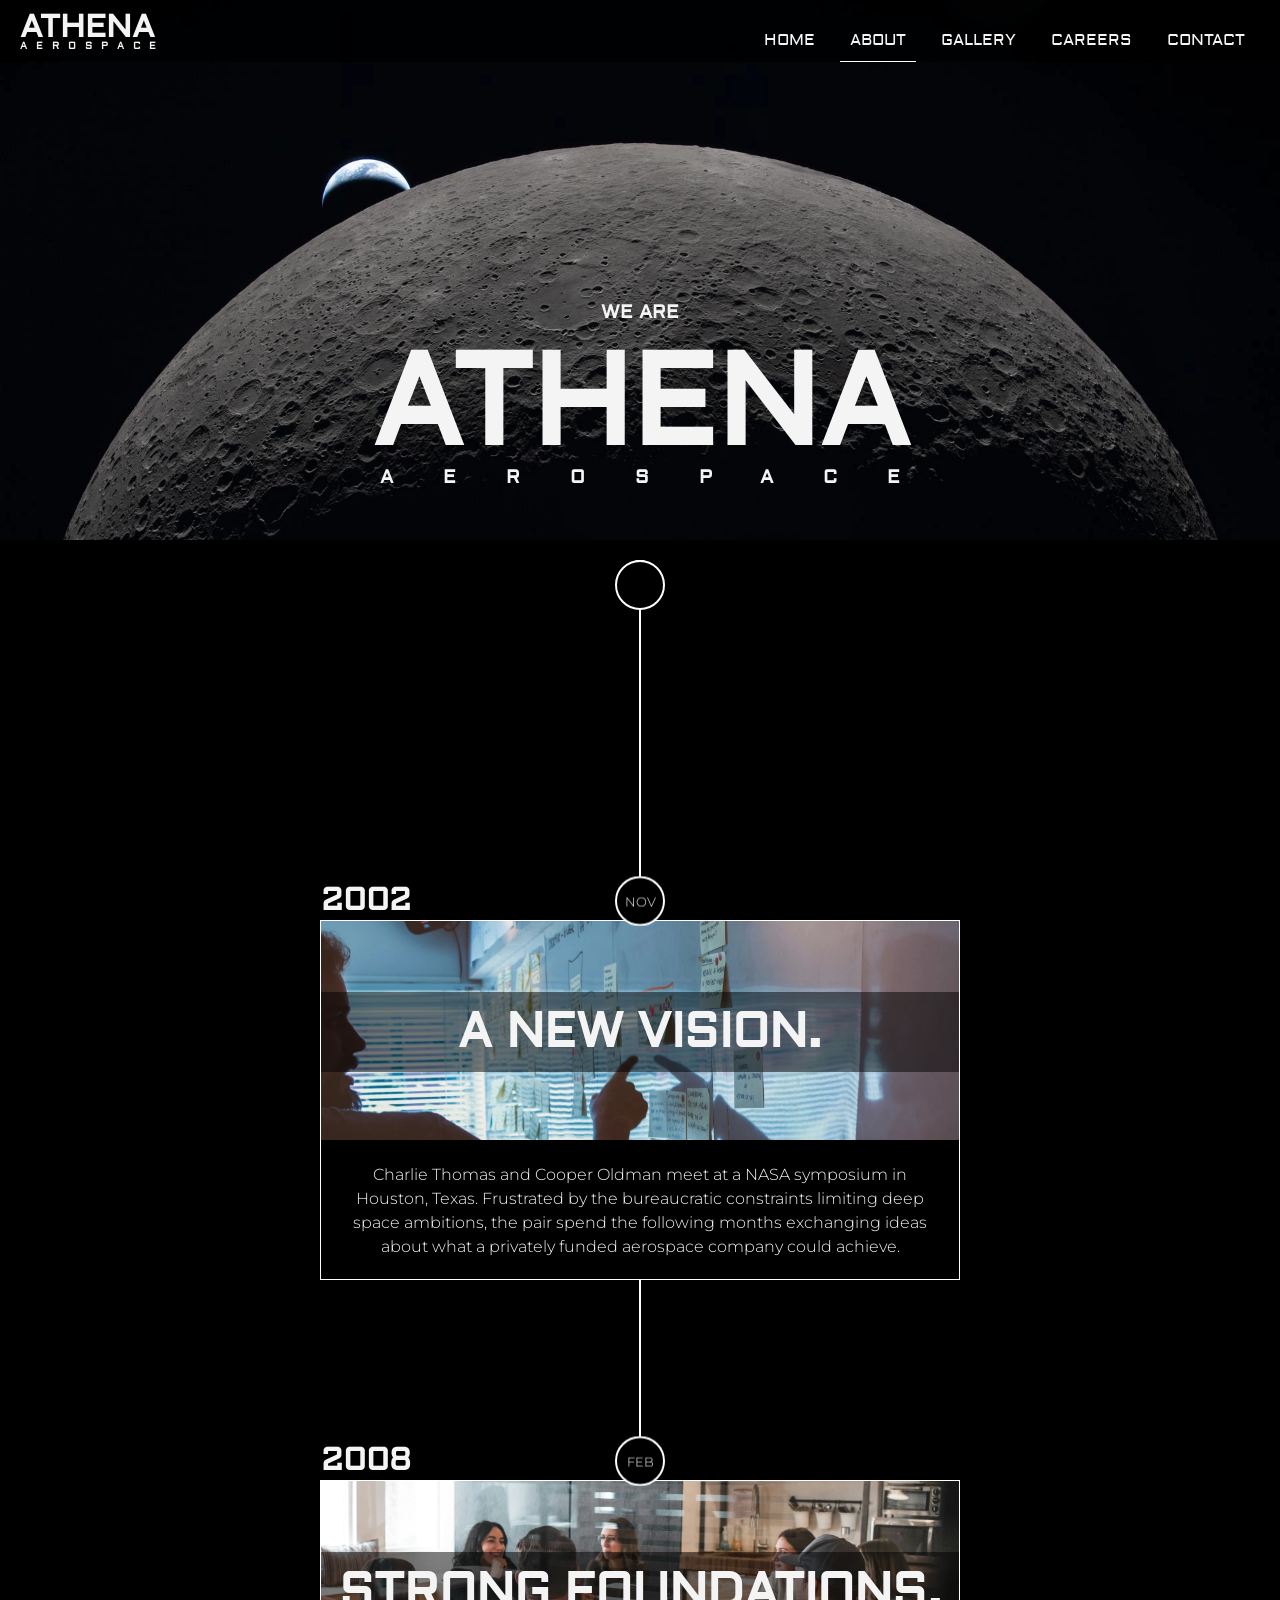
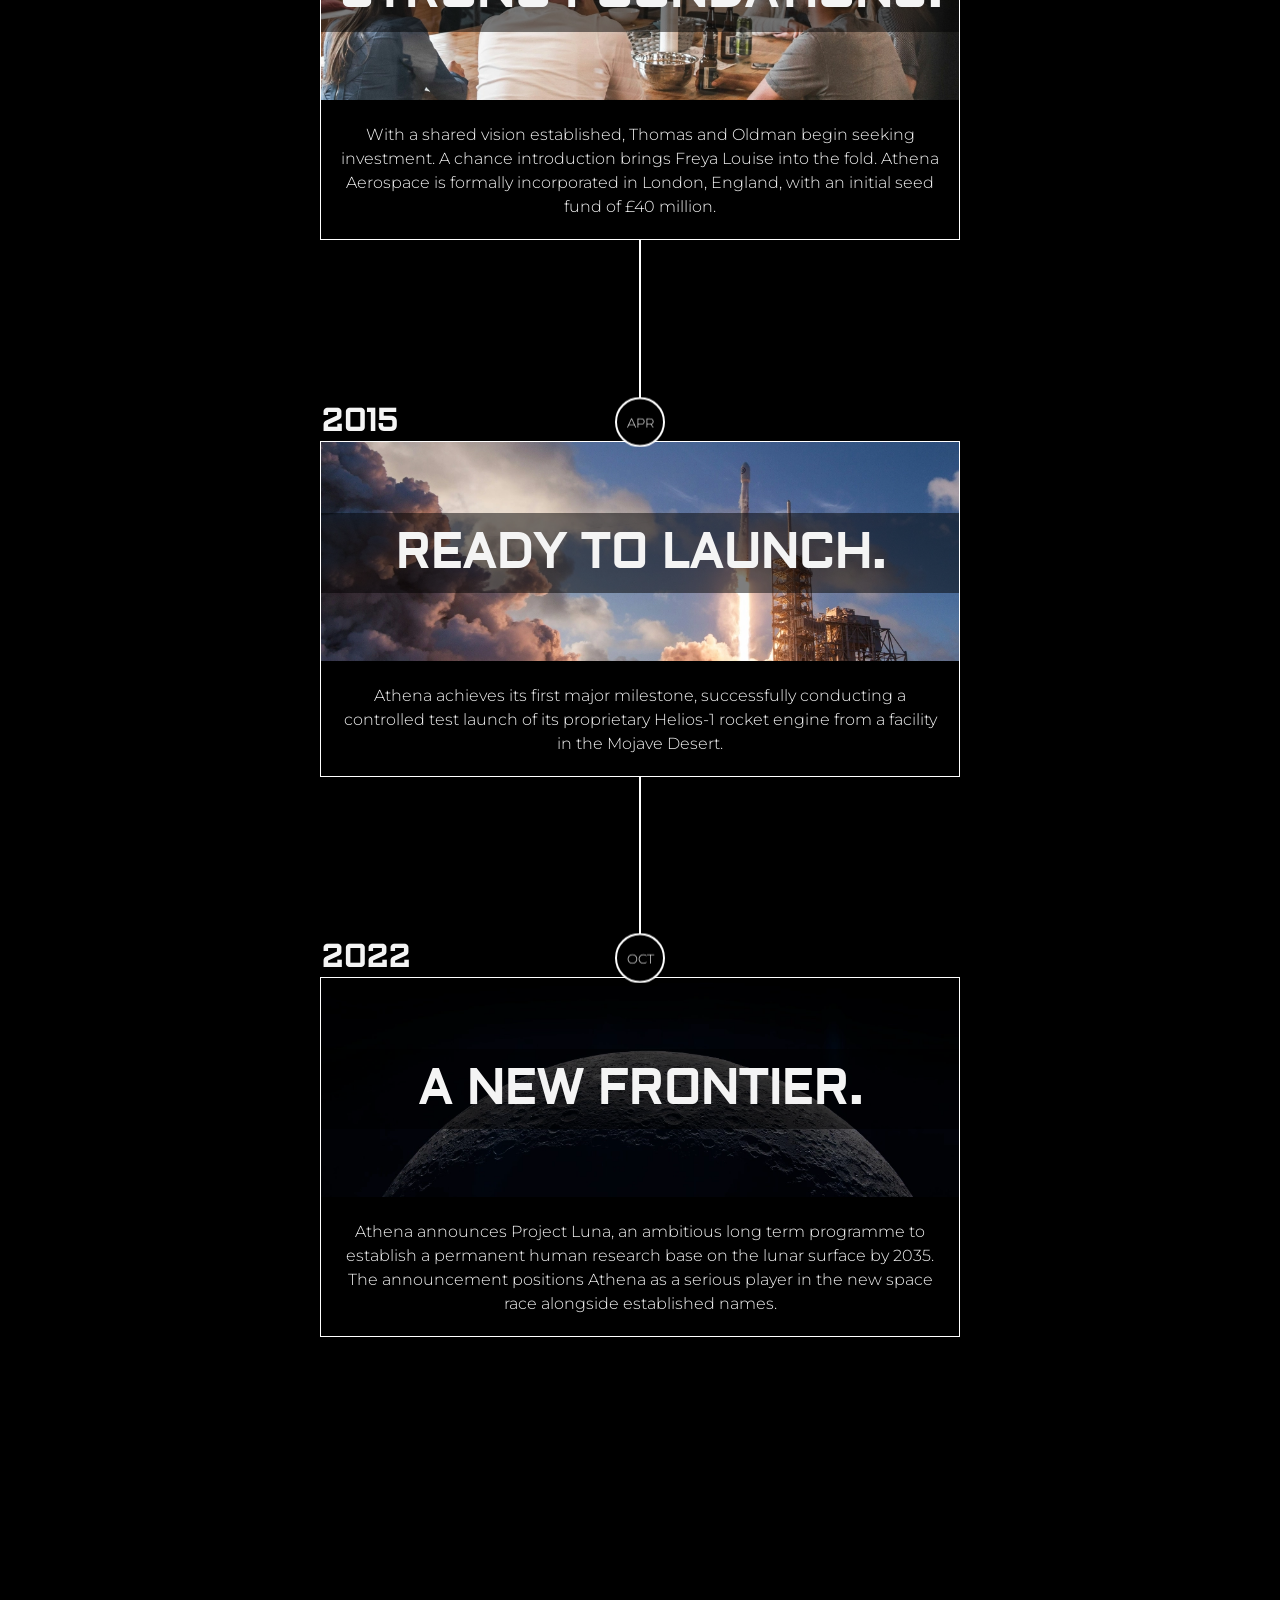
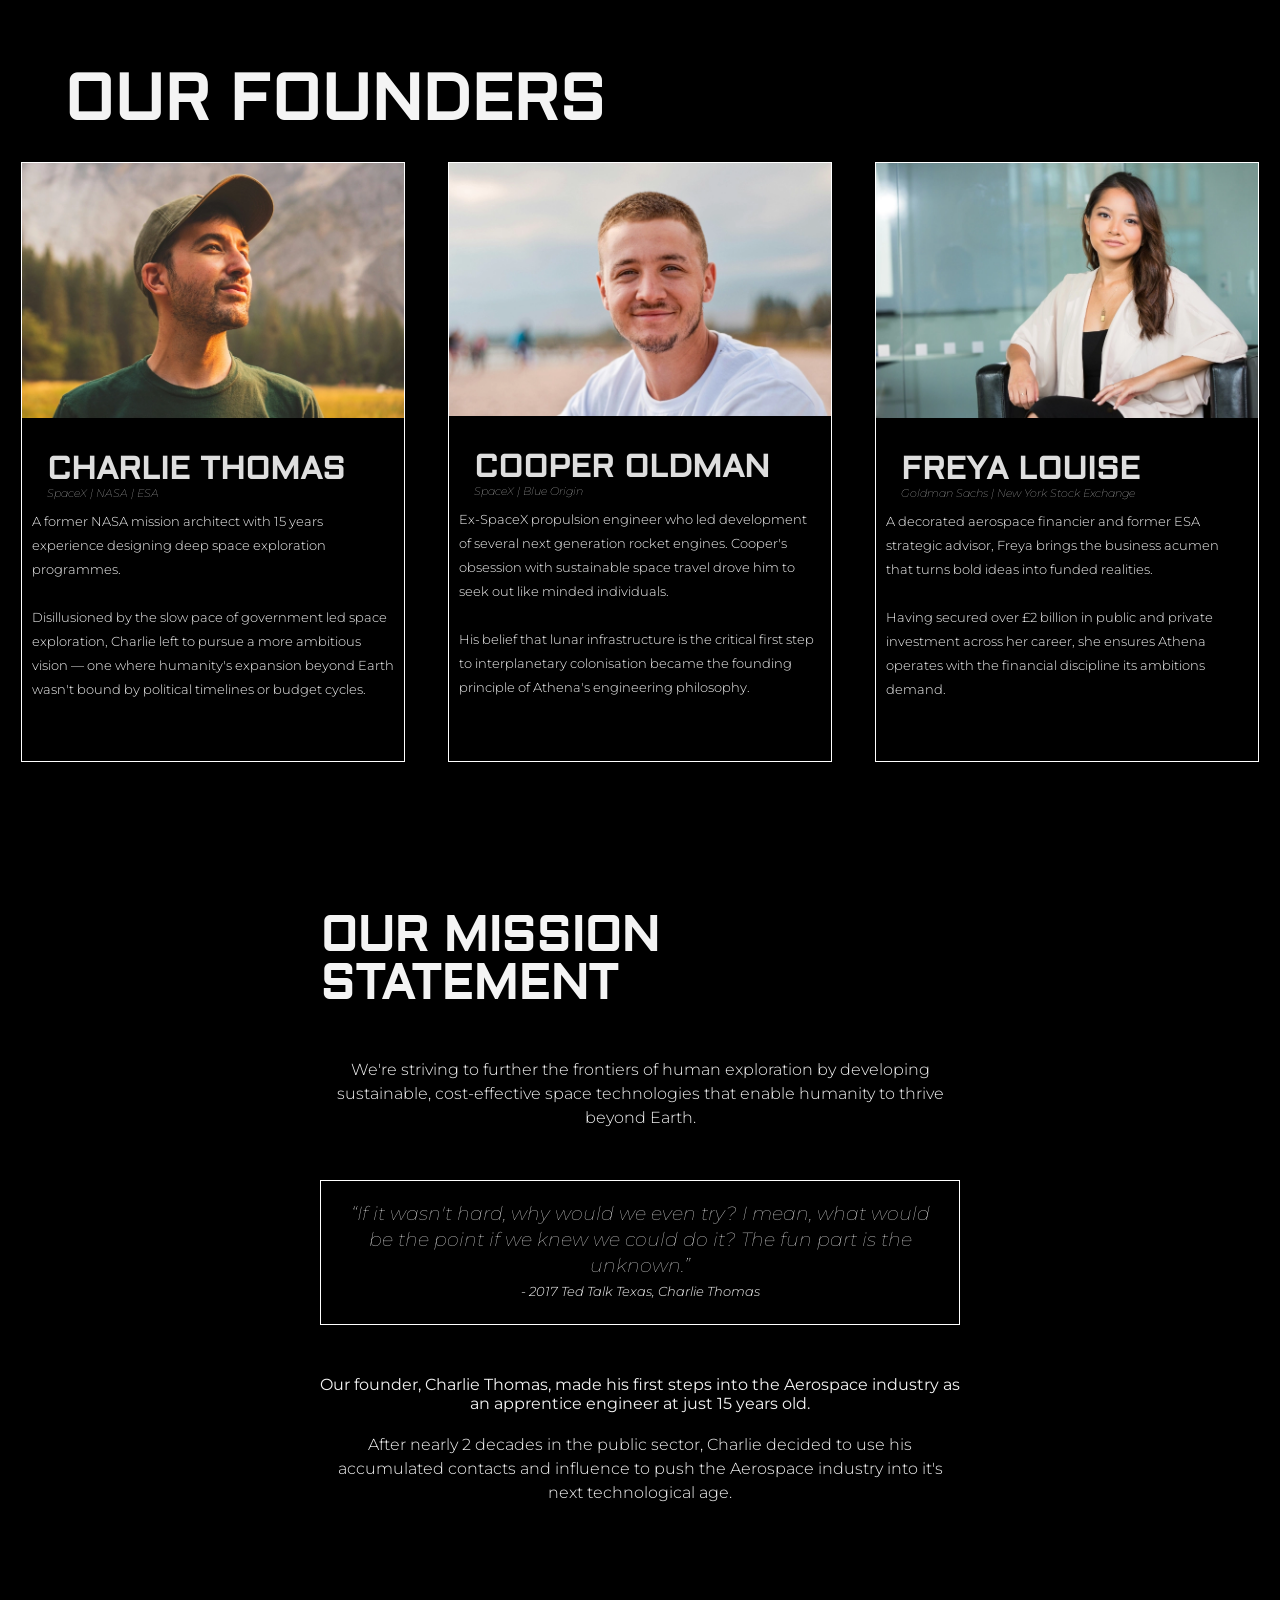
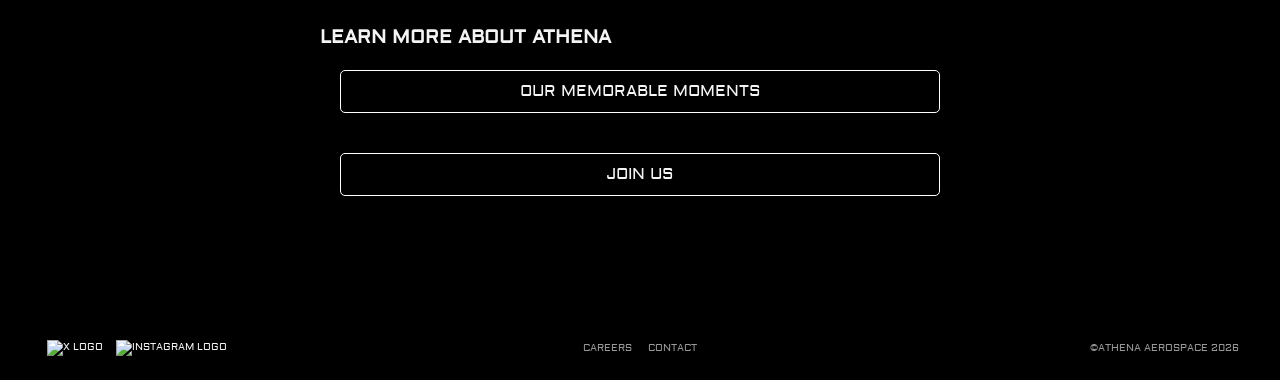
==== about.html @ 548c152e "Refactor -  Improve readability of JS files with added comments and clearly defined sections. Remove" ====
<!doctype html>
<html lang="en">

<head>
  <title>Project Athena: About</title>
  <meta charset="UTF-8" />
  <meta name="viewport" content="width=device-width,initial-scale=1.0" />

  <link rel="stylesheet" href="assets/css/about.css" />
  <link rel="stylesheet" href="assets/css/style.css" />
  <link
    href="https://fonts.googleapis.com/css2?family=Montserrat:ital,wght@0,100..900;1,100..900&family=Aldrich&display=swap"
    rel="stylesheet" />


  <meta name="author" content="Project Athena" />
  <meta name="keywords" content="" />
  <meta name="description" content="" />


  <script src="https://kit.fontawesome.com/6f68c772bb.js" crossorigin="anonymous" defer></script>

  <script src="assets/js/global.js" defer></script>

</head>

<body>
  <nav>
    <a id="nav-logo" href="index.html">
      <h2>Athena</h2>
      <h3>Aerospace</h3>
    </a>
    <div id="navigation">
      <ul>
        <li><a href="index.html">Home</a></li>
        <li><a class="active-link" href="#about-top">About</a></li>
        <li><a href="gallery.html">Gallery</a></li>
        <li><a href="careers.html">Careers</a></li>
        <li><a href="contact.html">Contact</a></li>
      </ul>

    </div>
    <div id="mobile-nav-toggle" aria-label="Toggle Navigation Menu">
      <i class="fa-solid fa-bars"></i>
    </div>
  </nav>

  <main id="main-content-container">
    <header id="about-top">
      <div id="header-title">
        <h3>We are</h3>
        <h1>Athena</h1>
        <h3 id="aerospace-h"><span>Aerospac</span>e</h3>
      </div>
    </header>


    <section id="timeline">


      <div id="blip-column">

        <div id="line">
          <button id="start-blip"></button>
          <div class="moving-blip"></div>
          <div id="moving-blip-two" class="moving-blip"></div>
          <div id="moving-blip-three" class="moving-blip"></div>
          <div id="moving-blip-four" class="moving-blip"></div>
        </div>
        <div id="blip-one" class="timeline-container">
          <div class="blip left-blip">
            <p>Nov</p>
          </div>
          <h2>2002</h2>
          <div class="timeline-header-image-container">
            <img src="assets/images/whiteboard.webp"
              alt="People in an office pointing at a whiteboard covered in sticky notes and paper">
            <h3>A new vision.</h3>
          </div>
          <p class="history-text">
            Charlie Thomas and Cooper Oldman meet at a NASA symposium in Houston, Texas. Frustrated by the
            bureaucratic
            constraints limiting deep space ambitions, the pair spend the following months exchanging ideas about what
            a
            privately funded aerospace company could achieve.
          </p>


        </div>
        <div id="blip-two" class="timeline-container">
          <div class="blip right-blip">
            <p>FEB</p>
          </div>
          <h2>2008</h2>
          <div class="timeline-header-image-container">
            <img src="assets/images/meeting.webp"
              alt="A group of men and women sitting at a meeting table talking happily with beer and snacks.">
            <h3>Strong Foundations.</h3>
          </div>
          <p class="history-text">
            With a shared vision established, Thomas and Oldman begin seeking investment. A chance introduction brings
            Freya Louise into the fold. Athena Aerospace is formally
            incorporated in London, England, with an initial seed fund of £40 million.
          </p>
        </div>
        <div id="blip-three" class="timeline-container">
          <div class="blip left-blip">
            <p>APR</p>
          </div>
          <h2>2015</h2>
          <div class="timeline-header-image-container">
            <img src="assets/images/timeline-launch.webp"
              alt="A rocket seconds after takeoff with billowing exhaust fumes in the foreground.">
            <h3>Ready to Launch.</h3>
          </div>
          <p class="history-text">
            Athena achieves its first major milestone, successfully conducting a controlled test launch of its
            proprietary Helios-1 rocket engine from a facility in the Mojave Desert.

          </p>
        </div>
        <div id="blip-three" class="timeline-container">
          <div class="blip left-blip">
            <p>Oct</p>
          </div>
          <h2>2022</h2>
          <div class="timeline-header-image-container">
            <img src="assets/images/moon-curve.webp"
              alt="The curve of the moon illumoinated by the reflection of the sun from earth.">
            <h3>A new Frontier.</h3>
          </div>
          <p class="history-text">
            Athena announces Project Luna, an ambitious long term programme to establish a permanent human research base
            on the lunar surface by 2035. The announcement positions Athena as a serious player in the new space race
            alongside established names.
          </p>
        </div>
      </div>
    </section>
    <div id="header-reveal"></div>
    <section id="portraits-container">
      <h2 id="founders-title">Our Founders</h2>
      <div class="card" id="portrait-one">
        <img src="assets/images/founder-portraits/portrait-one.webp" class="card-img-top"
          alt="Portrait of Charlie Thomas">
        <div class="card-body">
          <h2>Charlie Thomas</h2>
          <h6>SpaceX | NASA | ESA</h6>
          <p class="card-text">
            A former NASA mission architect with 15 years experience designing deep space exploration programmes.<br><br>
            Disillusioned by the slow pace of government led space exploration, Charlie left to pursue a more ambitious
            vision — one where humanity's expansion beyond Earth wasn't bound by political timelines or budget cycles.
          </p>
        </div>
      </div>
      <div class="card" id="portrait-two">
        <img src="assets/images/founder-portraits/portrait-two.webp" class="card-img-top"
          alt="Portrait of Cooper Oldman">
        <div class="card-body">
          <h2>Cooper Oldman</h2>
          <h6>SpaceX | Blue Origin</h6>
          <p class="card-text">Ex-SpaceX propulsion engineer who led development of several next generation rocket
            engines. Cooper's obsession with sustainable space travel drove him to seek out like minded individuals.<br><br> His
            belief that lunar infrastructure is the critical first step to interplanetary colonisation became the
            founding principle of Athena's engineering philosophy.</p>
        </div>
      </div>
      <div class="card" id="portrait-three">
        <img src="assets/images/founder-portraits/portrait-three.webp" class="card-img-top"
          alt="Portrait of Freya Louise">
        <div class="card-body">
          <h2>Freya Louise</h2>
          <h6>Goldman Sachs | New York Stock Exchange</h6>
          <p class="card-text">A decorated aerospace financier and former ESA strategic advisor, Freya brings the
            business acumen that turns bold ideas into funded realities. <br><br>Having secured over £2 billion in public and
            private investment across her career, she ensures Athena operates with the financial discipline its
            ambitions demand.</p>
        </div>
      </div>

    </section>
    <section id="about-intro">
      <article id="mission">
        <h2>Our Mission Statement</h2>
        <p>
          We're striving to further the frontiers of human exploration by developing sustainable, cost-effective space
          technologies
          that enable humanity to thrive beyond Earth.
        </p>

        <p id="founder-quote"><q cite="index.html">If it wasn't hard, why would we even try? I mean, what would be the
            point if we knew we could do it? The
            fun part is the unknown.</q><br> <span id="founder-quote-citation">- 2017 Ted Talk Texas, Charlie
            Thomas</span>
        </p>

          Our founder,
          Charlie Thomas, made his first steps into the Aerospace industry
          as an apprentice engineer at just 15 years old.
        </p>
        <p>
          After nearly 2 decades in the public sector, Charlie decided to
          use his accumulated contacts and influence to push the Aerospace
          industry into it's next technological age.
        </p>
      </article>
    </section>
    <section id="about-links">
      <div id="about-link-container">
        <h3>Learn more about Athena</h3>
        <a class="button-class" href="gallery.html">Our memorable moments <i class="fa-solid fa-arrow-right"></i></a>
        <a class="button-class" href="careers.html">Join us <i class="fa-solid fa-arrow-right"></i></a>
      </div>

    </section>

  </main>
 <footer>
        <div id="footer-content">
            <div id="social-links-holder">
                <a href="https://www.x.com" target="_blank" rel="noopener"><img id="x-logo" src="assets/images/social-logos/x-logo.svg" alt="X Logo"></a>
                <a href="https://www.instagram.com" target="_blank" rel="noopener"><img id="instagram-logo" src="assets/images/social-logos/instagram-logo.svg" alt="Instagram Logo"></a>
            </div>
            <div id="footer-links">
                <ul>
                    <li><a href="careers.html">Careers</a></li>
                    <li><a href="contact.html">Contact</a></li>
                </ul>
            </div>
            <div id="copyright-holder">
                <p>©Athena Aerospace 2026</p>
            </div>
        </div>
    </footer>
</body>

</html>
---- assets/css/about.css ----
/* =====================
   HEADER
===================== */
header {
  background-image: url("../images/darkside-moon.webp");
  background-color: black;
  background-size: cover;
  background-repeat: no-repeat;
  height: 60svh;
  min-height: 450px;
  background-position: top;
  z-index: 1;
  display: flex;
  justify-content: center;
  align-items: end;
}

.card h6 {
  margin-left: 25px;
  font-weight: 100;
  font-style: italic;
}

#header-title {
  position: fixed;
  text-align: center;
}

#header-title h1 {
  font-size: 4rem;
  margin-bottom: 10px;
}

#aerospace-h {
  margin-top: -20px;
  margin-bottom: 50px;
  font-size: .7rem;

}

#aerospace-h>span {
  letter-spacing: 24px;
  text-align: center;
}

/* =====================
   TIMELINE
===================== */
#timeline {
  position: relative;
  display: flex;
  justify-content: center;
  align-items: center;
  flex-flow: column wrap;
  background-color: #000000;
  z-index: 5;
  padding-top: 20px;
  /* overflow: clip; */
}


#blip-column {
  display: flex;
  flex-direction: row;
  flex-wrap: wrap;
  width: 90%;
  z-index: 5;
  position: relative;
}

#line {
  position: absolute;
  height: 95%;
  width: 2px;
  background-color: white;
  left: 50%;
  z-index: 0;
  transform: translateX(-50%);
}

#start-blip {
  width: 50px;
  height: 50px;
  left: 50%;
  transform: translateX(-50%);
  background-color: #000000;
  border-radius: 50%;
  position: absolute;
  top: 0;
  border: 2px solid white;
  z-index: 4;
  animation-name: pulse;
  animation-iteration-count: infinite;
  animation-duration: 2.3s;
  transform-origin: center;
}

#start-blip:focus-visible,
#start-blip:hover {
  background-color: white;
}

.moving-blip {
  height: 26px;
  width: 26px;
  left: 50%;
  transform: translateX(-50%);
  background-color: #000000;
  border: 1px solid white;
  border-radius: 50%;
  position: absolute;
  z-index: 2;
  animation-name: moveBlip;
  animation-duration: 9s;
  animation-iteration-count: infinite;
  animation-timing-function: ease-in;
}

#moving-blip-two {
  animation-delay: 2400ms;
}

#moving-blip-three {
  animation-delay: 4400ms;
}

#moving-blip-four {
  animation-delay: 6400ms;
}


.timeline-container {
  display: flex;
  align-items: center;
  flex-direction: column;
  position: relative;
  border: 1px solid white;
  z-index: 0;
  background-color: #000000;
  font-size: 80%;
  text-align: center;
  animation-name: slideUp;
  animation-timeline: view();
  animation-range: cover 0% cover 50%;
  animation-fill-mode: both;
  margin-top: 200px;
  will-change: opacity, transform;

}

.timeline-container>h2 {
  position: absolute;
  line-height: unset;
}

.timeline-container h3 {
  font-size: 1.5rem;
  position:absolute;
  top:50%;
  translate: 0 -50%;
  background-color: rgba(0,0,0,.5);
  padding: 10px 0;

  width:100%;

}
.timeline-container > p{
  padding:20px; 
}
.timeline-container>.timeline-header-image-container{
  position:relative;
}
.timeline-container img {
  max-width:100%;
 
}

.timeline-container>h2 {
  top: 0;
  left: 0;
  transform: translateY(-100%);
}

.blip {
  width: 50px;
  height: 50px;
  background-color: #000000;
  border-radius: 50%;
  position: absolute;
  display: flex;
  top: 50%;
  border: 2px solid white;
  text-align: center;
  justify-content: center;
  align-content: center;
  flex-direction: column;
  transition: 0.3s;
  text-transform: uppercase;
  z-index: 1;
}

.blip p {
  transform: translateY(2px);
}

.blip:hover {
  width: 70px;
  height: 70px;
}

.timeline-container:hover .blip {
  border: 3px solid red;
}

.left-blip,
.right-blip {
  top: 0;
  left: 50%;
  transform: translate(-50%, -90%);
}

#blip-one {
  margin-top: 40svh;
}

/* =====================
   HEADER REVEAL
===================== */
#header-reveal {
  height: 200px;
  width: 100%;
}

/* =====================
   FOUNDERS
===================== */
#portraits-container {
  display: flex;
  padding-top: 30px;
  width: 100%;
  flex-wrap: wrap;
  align-items: start;
  z-index: 5;
  position: relative;
  justify-content: space-around;
  margin-top: 100px;
  background-color: black;
}

#founders-title {
  width: 90%;
  animation-timeline: view();
  animation-range: cover 0% cover 70%;
  animation-fill-mode: both;
  animation-name: fadeInSide;
  font-size: 2rem;
  line-height: 2rem;
  margin-bottom: 30px;
}

#portraits-container>div {
  background-color: #000000;
  border: 1px solid white;
  margin-bottom: 50px;
  width: 80%;
  will-change: opacity, transform;
}

.card img {
  max-width: 100%;
  margin-bottom: 30px;
}

.card h2 {
  color: #dedede;
  margin-left: 25px;
}

.card p {
  font-size: .8rem;
  padding: 25px;
}

#portrait-one,
#portrait-two,
#portrait-three {
  animation-timeline: view();
  animation-fill-mode: both;
  animation-name: slideUp;
}

#portrait-one {
  animation-range: cover 0% cover 30%;
}

#portrait-two {
  animation-range: cover 10% cover 30%;
}

#portrait-three {
  animation-range: cover 20% cover 30%;
}

/* =====================
   MISSION
===================== */
#about-intro {
  background-color: black;
  z-index: 5;
  position: relative;
  display: flex;
  flex-wrap: wrap;
  justify-content: center;
  flex-direction: column;
  align-items: center;
}

#mission {
  margin-top: 100px;
  max-width: 90%;
  text-align: center;
  animation-name: fadeIn;
  animation-duration: 1s;
  animation-timeline: view();
  animation-range: cover 0% cover 40%;
  animation-fill-mode: both;
}

#mission>h2 {
  font-size: 3rem;
  line-height: 3rem;
  margin-bottom: 50px;
  text-align: left;
}

#mission>p {
  margin-bottom: 20px;
}

#mission q {
  font-style: italic;
  font-size: 1.2rem;
  font-weight: 100;
}

#mission #founder-quote {
  margin: 50px 0;
  padding: 20px;
  border: 1px solid white;
}

#founder-quote-citation {
  font-size: 0.8rem;
  font-style: italic;
}

/* =====================
   ABOUT LINKS
===================== */
#about-links {
  background-color: #000000;
  position: relative;
  z-index: 5;
  padding: 100px 0;
}

#about-link-container {
  width: 90%;
  display: flex;
  flex-direction: column;
  justify-content: space-evenly;
  margin: auto;
}

/* =====================
   ANIMATIONS
===================== */
@keyframes moveBlip {
  0% {
    top: 0;
  }

  90% {
    top: 100%;
    opacity: 1;
  }

  100% {
    opacity: 0;
  }
}

@keyframes pulse {
  0% {
    transform: translateX(-50%) scale(1);
  }

  50% {
    transform: translateX(-50%) scale(1.1);
  }

  100% {
    transform: translateX(-50%) scale(1);
  }
}

@keyframes fadeIn {
  0% {
    opacity: 0;
    transform: translateY(100px);
  }

  100% {
    opacity: 1;
    transform: translateY(0);
  }
}

@keyframes slideUp {
  0% {
    transform: translateY(100%);
  }

  100% {
    transform: translateY(0);
  }
}

@keyframes fadeInSide {
  0% {
    opacity: 0;
    transform: translateX(-100%);
  }

  100% {
    opacity: 1;
    transform: translateX(0);
  }
}

/* =====================
   MEDIA QUERIES
===================== */
@media (min-width: 375px) {
  #header-title>h1 {
    font-size: 5rem;
  }

  #aerospace-h {
    margin-top: -25px;
    margin-bottom: 50px;


  }

  #aerospace-h>span {
    letter-spacing: 32px;
    text-align: center;
  }
}

@media (min-width: 425px) {
  #header-title>h1 {
    font-size: 6rem;
  }

  #aerospace-h>span {
    letter-spacing: 40px;
    text-align: center;
  }
}

@media (min-width: 768px) {
  #blip-column {
    max-width: 50%;
  }

  #about-link-container {
    justify-content: space-evenly;
    width: 50%;
  }
  .timeline-container .history-text {
    font-size:1rem;
  }
  #portraits-container>div {
    width: 30%;
    min-height: 640px;
  }

  .card p {
    padding: 10px;
  }

  #header-title>h1 {
    font-size: 8rem;
  }

  #aerospace-h {
    margin-top: -30px;
    margin-bottom: 50px;
    font-size: 1.2rem;

  }

  #aerospace-h>span {
    letter-spacing: 50px;
    text-align: center;
  }

  #founders-title {
    font-size: 4rem;
    line-height: 4rem;
  }
}

@media (min-width: 1024px) {
  #mission {
    width: 50%;
  }
  .timeline-container h3 {
    font-size:3rem;
  }
  #portraits-container>div {
    min-height: 600px;
  }
}
@media (min-width:1440px){
    .timeline-container h3 {
    font-size:3rem;
  }
}
---- assets/css/style.css ----
/* =====================
   RESET
===================== */
* {
    padding: 0;
    margin: 0;
    box-sizing: border-box;
    color: #F4F4F4;
}

/* =====================
   BODY
===================== */
body {
    margin: 0;
    padding: 0;
    min-height: 100vh;
    background-color: black;
    display: flex;
    flex-direction: column;
    align-items: center;
    font-family: "Montserrat", "Verdana", sans-serif;
}

/* =====================
   TYPOGRAPHY
===================== */
h1,
h2,
h3,
h4,
h5 {
    font-family: "Aldrich", "Verdana", sans-serif;
    text-transform: uppercase;
}

h2 {
    font-size: 2rem;
    line-height: 2.2rem;
}

p {
    font-family: "Montserrat", "Verdana", sans-serif;
    line-height: 1.5rem;
    font-weight: 300;
    margin: 0;
}

a {
    color: #F4F4F4;
}

blockquote {
    font-family: "Work Sans", "Verdana", sans-serif;
    font-size: 1rem;
}

blockquote > footer {
    background: none;
    text-align: right;
}
button {
    cursor: pointer;
    background: none;
    outline: none;
    border: none;
}

/* =====================
   LAYOUT
===================== */
main {
    flex: 1;
    max-width: 1440px;
    margin: auto;
    width:100%;
}
header{
    width:100%;
    max-width:1440px;
}

/* =====================
   FORMS
===================== */
input[type="text"],
input[type="email"],
textarea {
    padding: 10px;
}

/* =====================
   UTILITY
===================== */
.hidden {
    display: none;
}

/* =====================
   NAVIGATION
===================== */
nav {
    background-color: rgba(0, 0, 0, .7);
    position: fixed;
    width: 100vw;
    max-width: 1440px;
    margin: auto;
    display: flex;
    justify-content: space-between;
    align-items: center;
    padding: 20px;
    font-family: "Aldrich", "Verdana", sans-serif;
    text-transform: uppercase;
    z-index: 80;
}

nav > a {
    text-decoration: none;
}
#nav-logo:focus-visible{
    background-color: rgb(77, 77, 77);
}
#navigation {
    width: 100%;
    position: absolute;
    top: 100%;
    left: 0;
    background: rgba(0, 0, 0, .7);
    display: none;
}

#navigation.nav-open {
    display: block;
}

#navigation > ul {
    list-style: none;
    margin-bottom: 0;
}

#navigation a {
    display: block;
    color: inherit;
    text-decoration: none;
    padding: 10px;
    font-size: 1rem;
    font-family: "Aldrich", "Verdana", sans-serif;
    text-transform: uppercase;
    transition: 0.5s;
}

nav li {
    text-align: left;
    padding: 10px 5px;
}

nav li:hover {
    background-color: rgba(255, 255, 255, 1);
    color: black;
}
nav a:focus-visible{
    background-color: rgb(77, 77, 77);
}
#mobile-nav-toggle {
    font-size: 200%;
}

a.active-link::before {
    content: "> ";
}
nav h3{
    font-size: .6rem;
    letter-spacing: 9px;
    text-align: center;
    margin-top: -6px;
}
/* =====================
   BUTTONS
===================== */
.button-class {
    display: block;
    padding: 10px;
    border: 1px solid white;
    border-radius: 5px;
    background-color: rgba(255, 255, 255, 0);
    text-align: center;
    text-decoration: none;
    text-transform: uppercase;
    font-size: 1rem;
    font-family: "Aldrich", "Verdana", sans-serif;
    margin: 20px;
    transition: 0.6s;
}

.button-class:visited {
    color: #F4F4F4;
}

.button-class:hover, .button-class:focus-visible {
    background-color: rgba(255, 255, 255, 1);
    color: black;
}


/* =====================
   FOOTER
===================== */
footer {
    width: 100%;
    max-width: 1440px;
    background-color: black;
    padding: 10px 0;
    font-family: "Aldrich", "Verdana", sans-serif;
    font-size: 0.8rem;
    text-align: center;
    text-transform: uppercase;
    color: rgb(152, 152, 152);
    z-index: 2;
}

footer a {
    text-decoration: none;
    color: rgb(152, 152, 152);
}

footer a:hover {
    text-decoration: underline;
}

footer li {
    list-style: none;
    display: inline;
    margin: 0 0.5vw;
}

#footer-content {
    display: flex;
    flex-flow: row wrap;
    justify-content: space-evenly;
    align-items: center;
    margin: 10px;
    gap: 10px;
}

#footer-content > div {
    width: 100%;
    font-size: 80%;
}

#footer-links > ul {
    padding: 0;
}

#social-links-holder {
    text-align: center;
    padding-left: 10px;
}

#instagram-logo,
#x-logo {
    vertical-align: middle;
    margin: 0 5px;
}
#x-logo {
    width: 20px;
}
#instagram-logo{
    width:30px;
}
#copyright-holder {
    text-align: center;
    padding-right: 10px;
}
footer p{
    color:rgb(152, 152, 152);
    font-family: "Aldrich", "Verdana", sans-serif;

}

/* =====================
   MEDIA QUERIES
===================== */
@media only screen and (min-width: 768px) {
    #footer-content {
        gap: 20px;
    }

    #footer-content > div {
        width: 30%;
    }

    #social-links-holder {
        text-align: left;
    }

    #copyright-holder {
        text-align: right;
    }
}

@media only screen and (min-width: 1024px) {
    nav {
        align-items: end;
        justify-content: space-between;
        padding: 0 20px;
    }
    #nav-logo{
        margin:10px 0;
    }
    #navigation {
        width: unset;
        position: static;
        top: unset;
        left: unset;
        background: unset;
        display: block;
    }

    #navigation > ul {
        list-style: none;
    }

    #navigation a {
        display: block;
    }

    nav li {
        display: inline-block;
        text-align: left;
        border-bottom: unset;
        padding: 0 5px;
    }

    nav li:hover {
        background-color: rgba(255, 255, 255, 1);
        color: black;
    }

    #mobile-nav-toggle {
        display: none;
    }

    a.active-link {
        text-decoration: none !important;
        border-bottom: 1px solid white;
    }

    a.active-link::before {
        content: "";
    }
}
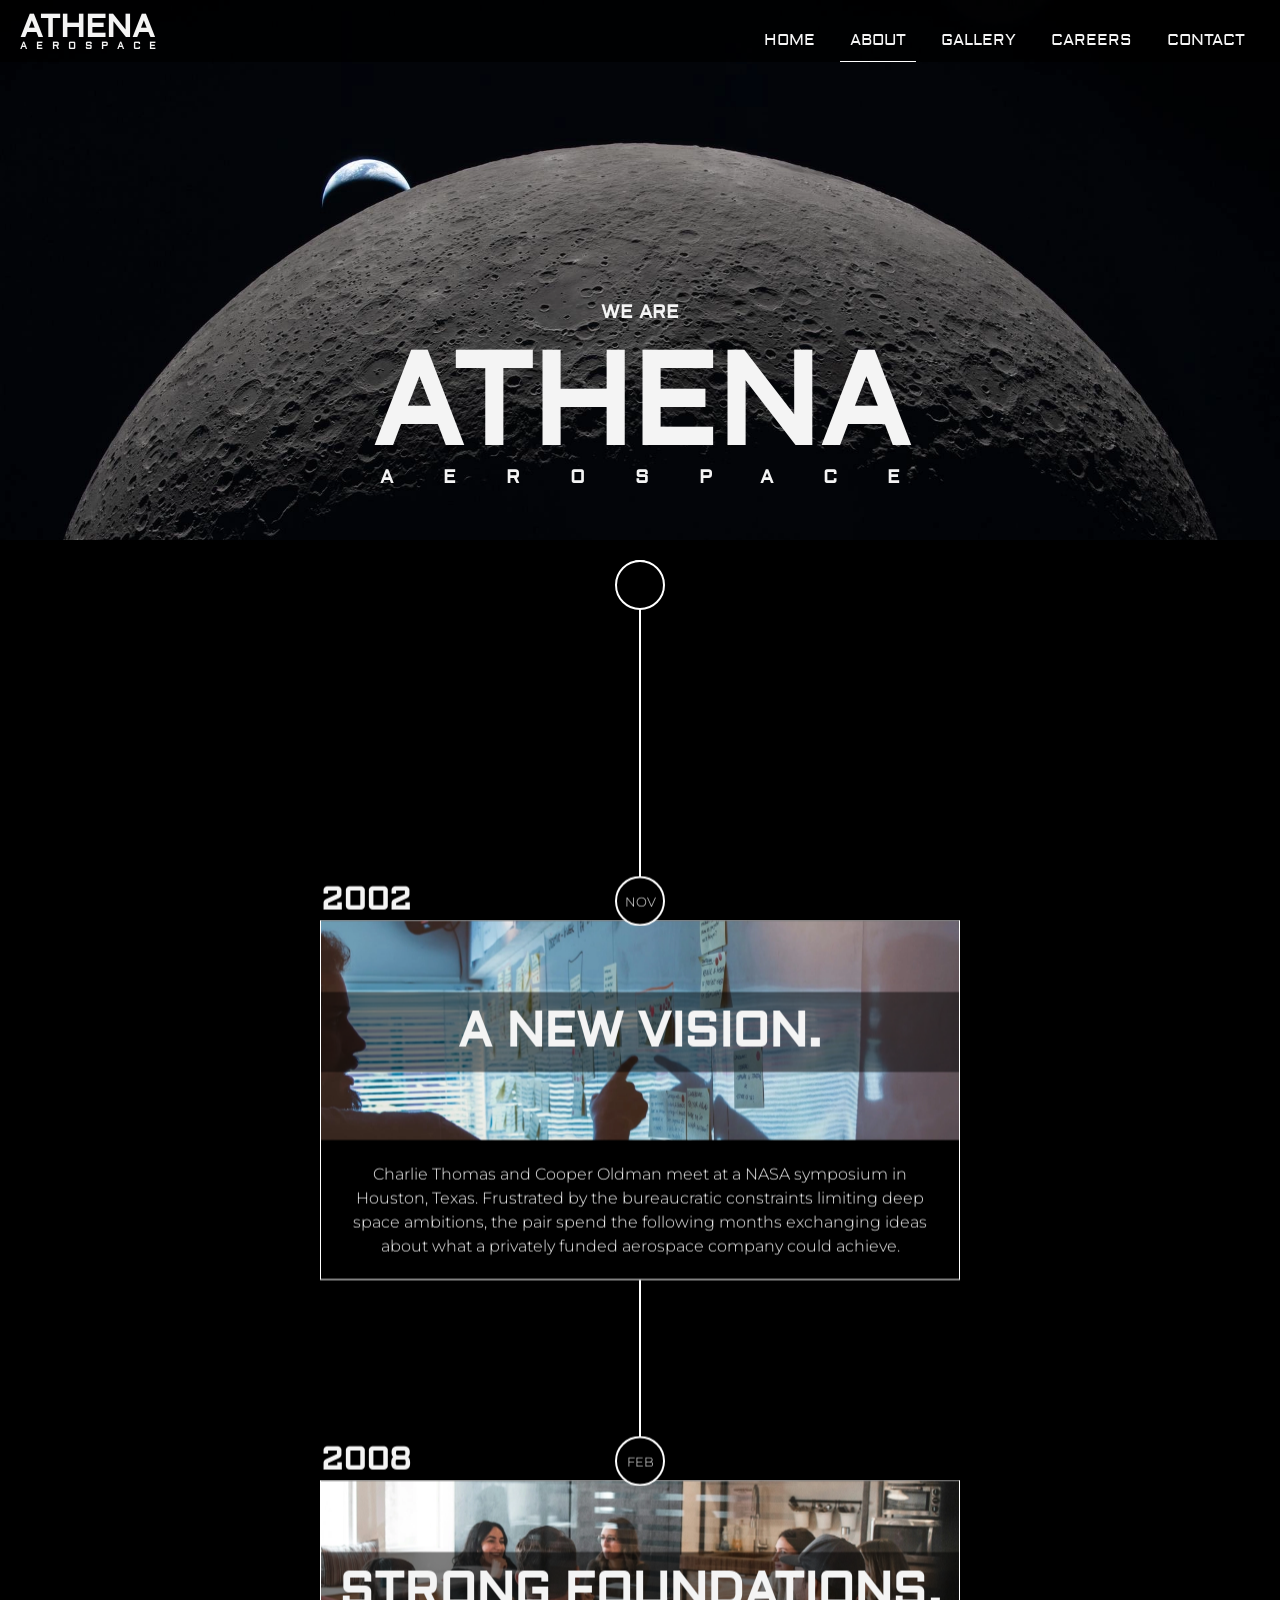
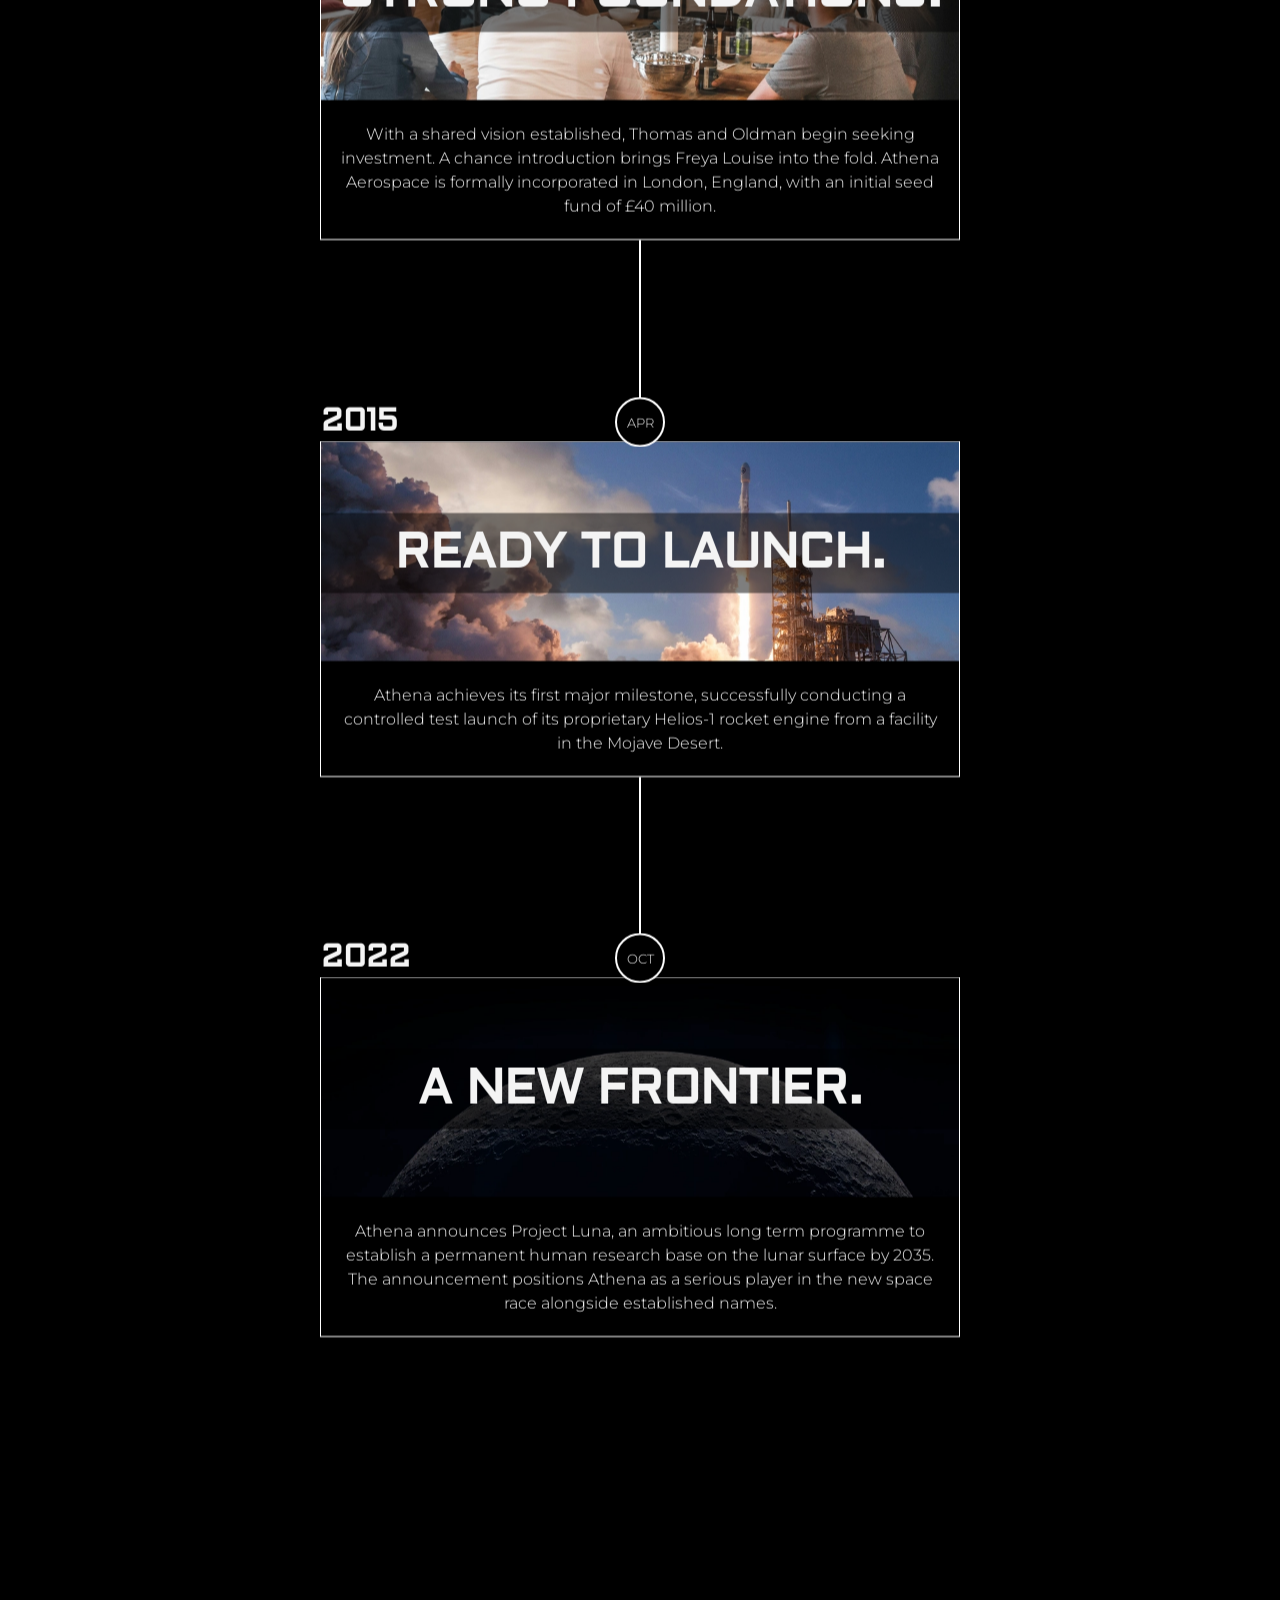
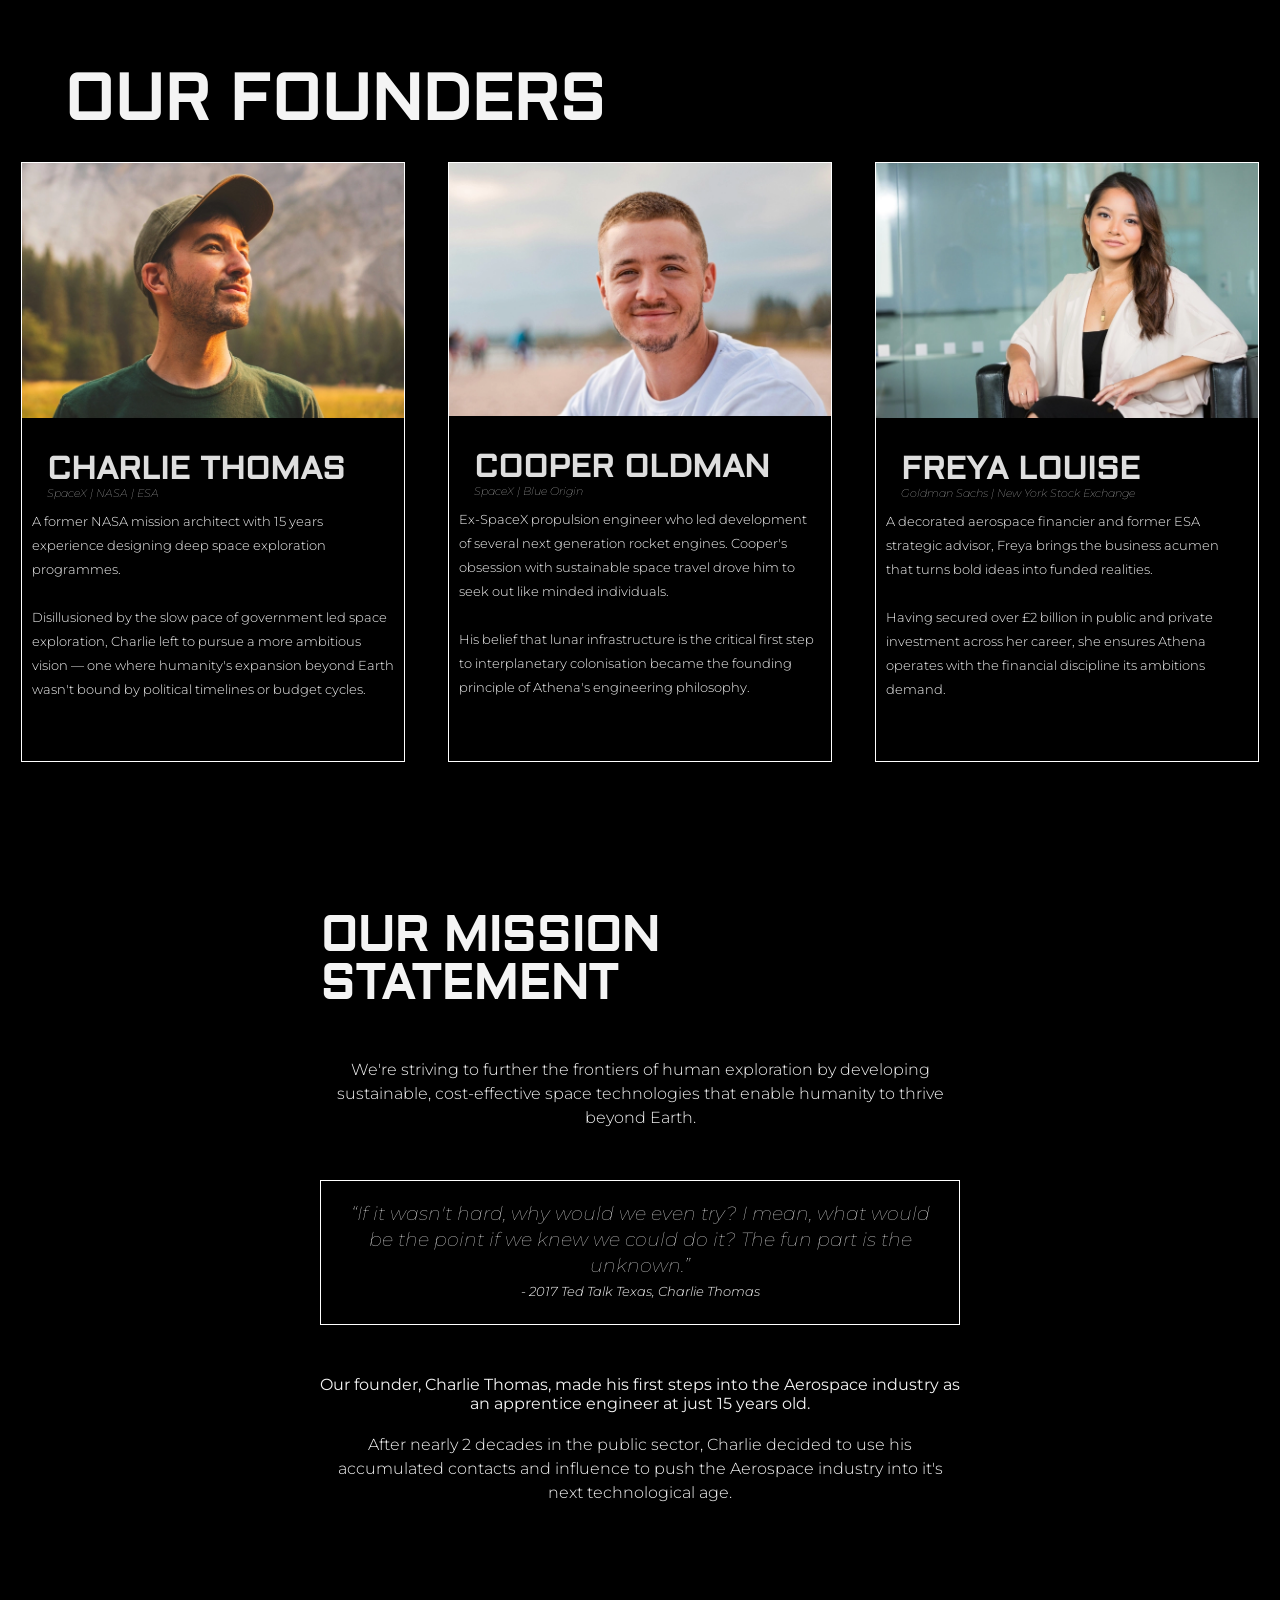
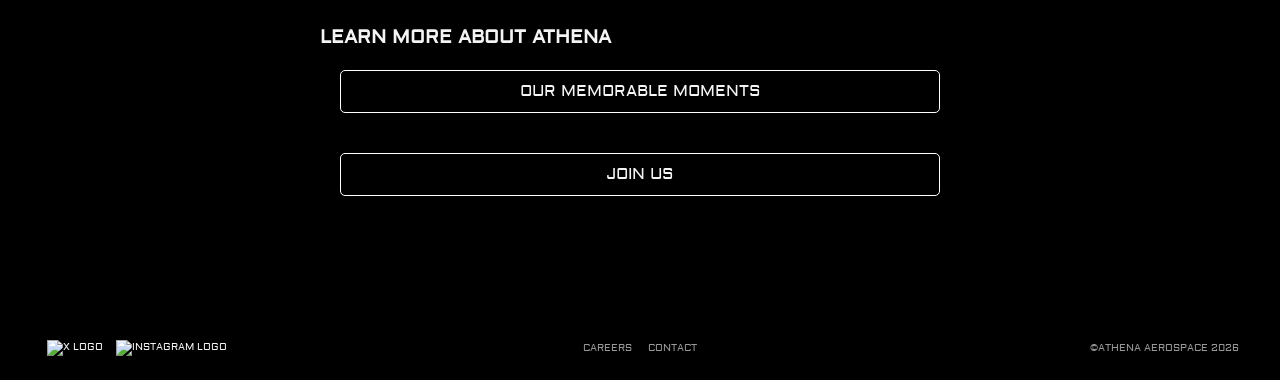
==== commit dc0da729: "Refactor - update page titles and meta tags for consistency across HTML files" ====
--- a/about.html
+++ b/about.html
@@ -2,21 +2,22 @@
 <html lang="en">
 
 <head>
-  <title>Project Athena: About</title>
+  <title>Athena Aerospace: About</title>
   <meta charset="UTF-8" />
   <meta name="viewport" content="width=device-width,initial-scale=1.0" />
 
+  <link rel="stylesheet" href="assets/css/style.css" />
   <link rel="stylesheet" href="assets/css/about.css" />
-  <link rel="stylesheet" href="assets/css/style.css" />
   <link
     href="https://fonts.googleapis.com/css2?family=Montserrat:ital,wght@0,100..900;1,100..900&family=Aldrich&display=swap"
     rel="stylesheet" />
 
 
-  <meta name="author" content="Project Athena" />
-  <meta name="keywords" content="" />
-  <meta name="description" content="" />
-
+  <meta name="author" content="Athena Aerospace">
+  <meta name="keywords"
+    content="about athena, athena aerospace history, aerospace, space agency, engineers, space exploration">
+  <meta name="description"
+    content="Learn about the history of Athena Aerospace, our founders, and the mission driving us to push the boundaries of space exploration.">
 
   <script src="https://kit.fontawesome.com/6f68c772bb.js" crossorigin="anonymous" defer></script>
 
@@ -54,14 +55,12 @@
       </div>
     </header>
 
-
     <section id="timeline">
 
-
       <div id="blip-column">
 
         <div id="line">
-          <button id="start-blip"></button>
+          <div id="start-blip"></div>
           <div class="moving-blip"></div>
           <div id="moving-blip-two" class="moving-blip"></div>
           <div id="moving-blip-three" class="moving-blip"></div>
@@ -84,7 +83,6 @@
             a
             privately funded aerospace company could achieve.
           </p>
-
 
         </div>
         <div id="blip-two" class="timeline-container">
@@ -147,7 +145,8 @@
           <h2>Charlie Thomas</h2>
           <h6>SpaceX | NASA | ESA</h6>
           <p class="card-text">
-            A former NASA mission architect with 15 years experience designing deep space exploration programmes.<br><br>
+            A former NASA mission architect with 15 years experience designing deep space exploration
+            programmes.<br><br>
             Disillusioned by the slow pace of government led space exploration, Charlie left to pursue a more ambitious
             vision — one where humanity's expansion beyond Earth wasn't bound by political timelines or budget cycles.
           </p>
@@ -160,7 +159,8 @@
           <h2>Cooper Oldman</h2>
           <h6>SpaceX | Blue Origin</h6>
           <p class="card-text">Ex-SpaceX propulsion engineer who led development of several next generation rocket
-            engines. Cooper's obsession with sustainable space travel drove him to seek out like minded individuals.<br><br> His
+            engines. Cooper's obsession with sustainable space travel drove him to seek out like minded
+            individuals.<br><br> His
             belief that lunar infrastructure is the critical first step to interplanetary colonisation became the
             founding principle of Athena's engineering philosophy.</p>
         </div>
@@ -172,7 +172,8 @@
           <h2>Freya Louise</h2>
           <h6>Goldman Sachs | New York Stock Exchange</h6>
           <p class="card-text">A decorated aerospace financier and former ESA strategic advisor, Freya brings the
-            business acumen that turns bold ideas into funded realities. <br><br>Having secured over £2 billion in public and
+            business acumen that turns bold ideas into funded realities. <br><br>Having secured over £2 billion in
+            public and
             private investment across her career, she ensures Athena operates with the financial discipline its
             ambitions demand.</p>
         </div>
@@ -194,9 +195,9 @@
             Thomas</span>
         </p>
 
-          Our founder,
-          Charlie Thomas, made his first steps into the Aerospace industry
-          as an apprentice engineer at just 15 years old.
+        Our founder,
+        Charlie Thomas, made his first steps into the Aerospace industry
+        as an apprentice engineer at just 15 years old.
         </p>
         <p>
           After nearly 2 decades in the public sector, Charlie decided to
@@ -215,23 +216,25 @@
     </section>
 
   </main>
- <footer>
-        <div id="footer-content">
-            <div id="social-links-holder">
-                <a href="https://www.x.com" target="_blank" rel="noopener"><img id="x-logo" src="assets/images/social-logos/x-logo.svg" alt="X Logo"></a>
-                <a href="https://www.instagram.com" target="_blank" rel="noopener"><img id="instagram-logo" src="assets/images/social-logos/instagram-logo.svg" alt="Instagram Logo"></a>
-            </div>
-            <div id="footer-links">
-                <ul>
-                    <li><a href="careers.html">Careers</a></li>
-                    <li><a href="contact.html">Contact</a></li>
-                </ul>
-            </div>
-            <div id="copyright-holder">
-                <p>©Athena Aerospace 2026</p>
-            </div>
-        </div>
-    </footer>
+  <footer>
+    <div id="footer-content">
+      <div id="social-links-holder">
+        <a href="https://www.x.com" target="_blank" rel="noopener"><img id="x-logo"
+            src="assets/images/social-logos/x-logo.svg" alt="X Logo"></a>
+        <a href="https://www.instagram.com" target="_blank" rel="noopener"><img id="instagram-logo"
+            src="assets/images/social-logos/instagram-logo.svg" alt="Instagram Logo"></a>
+      </div>
+      <div id="footer-links">
+        <ul>
+          <li><a href="careers.html">Careers</a></li>
+          <li><a href="contact.html">Contact</a></li>
+        </ul>
+      </div>
+      <div id="copyright-holder">
+        <p>©Athena Aerospace 2026</p>
+      </div>
+    </div>
+  </footer>
 </body>
 
 </html>
--- a/assets/css/about.css
+++ b/assets/css/about.css
@@ -95,11 +95,6 @@
   transform-origin: center;
 }
 
-#start-blip:focus-visible,
-#start-blip:hover {
-  background-color: white;
-}
-
 .moving-blip {
   height: 26px;
   width: 26px;
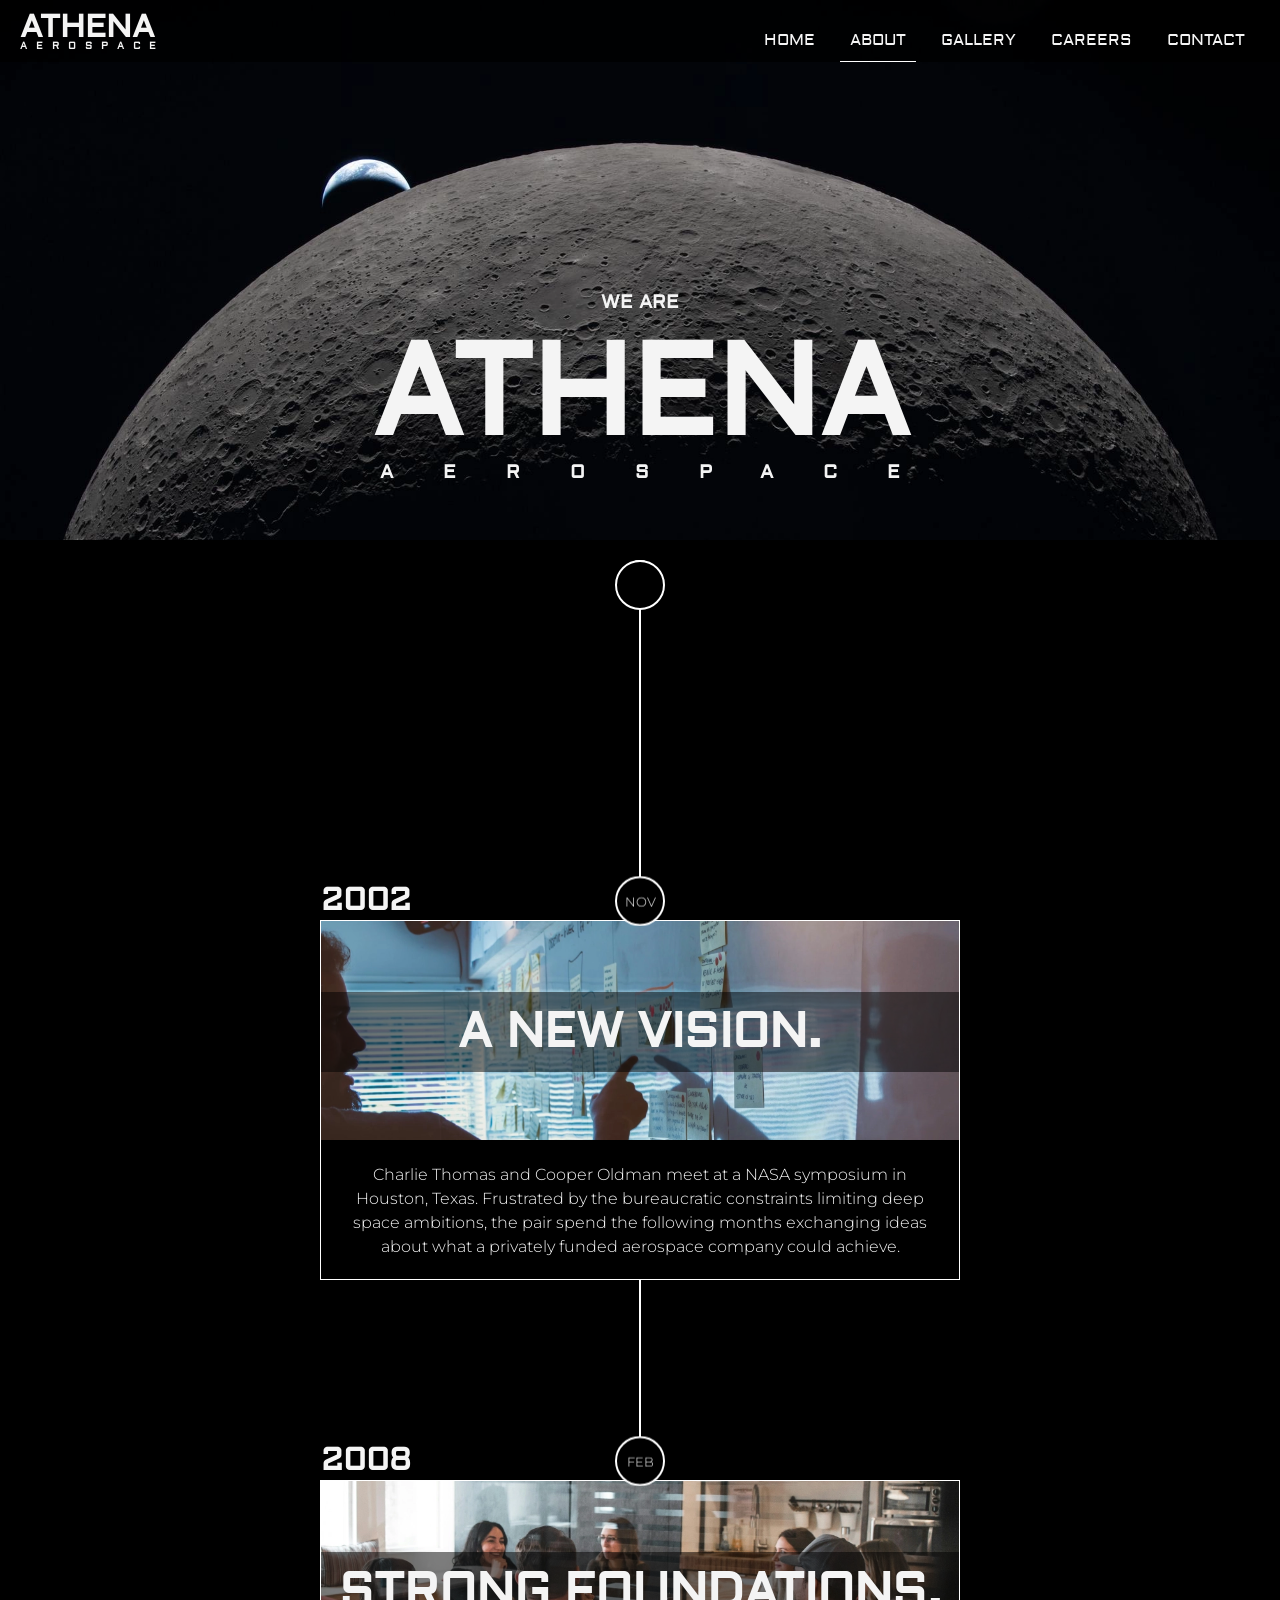
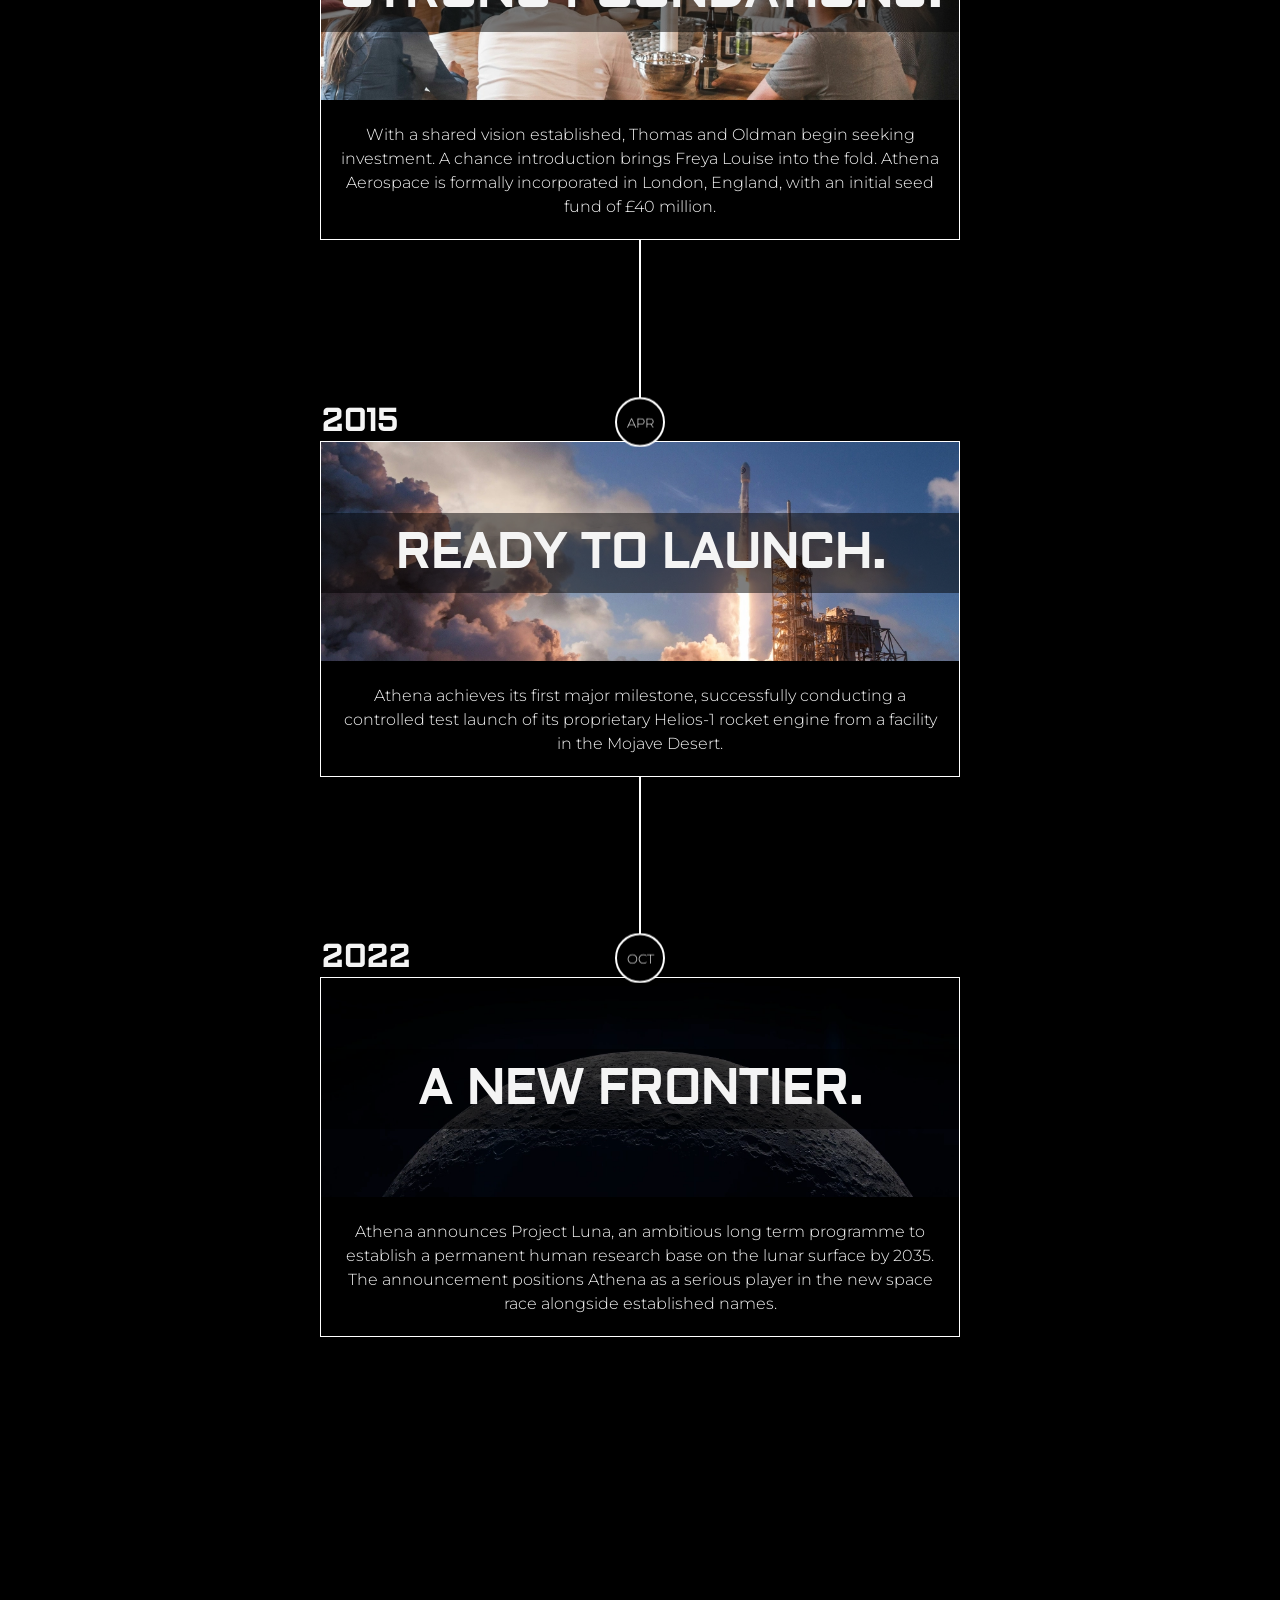
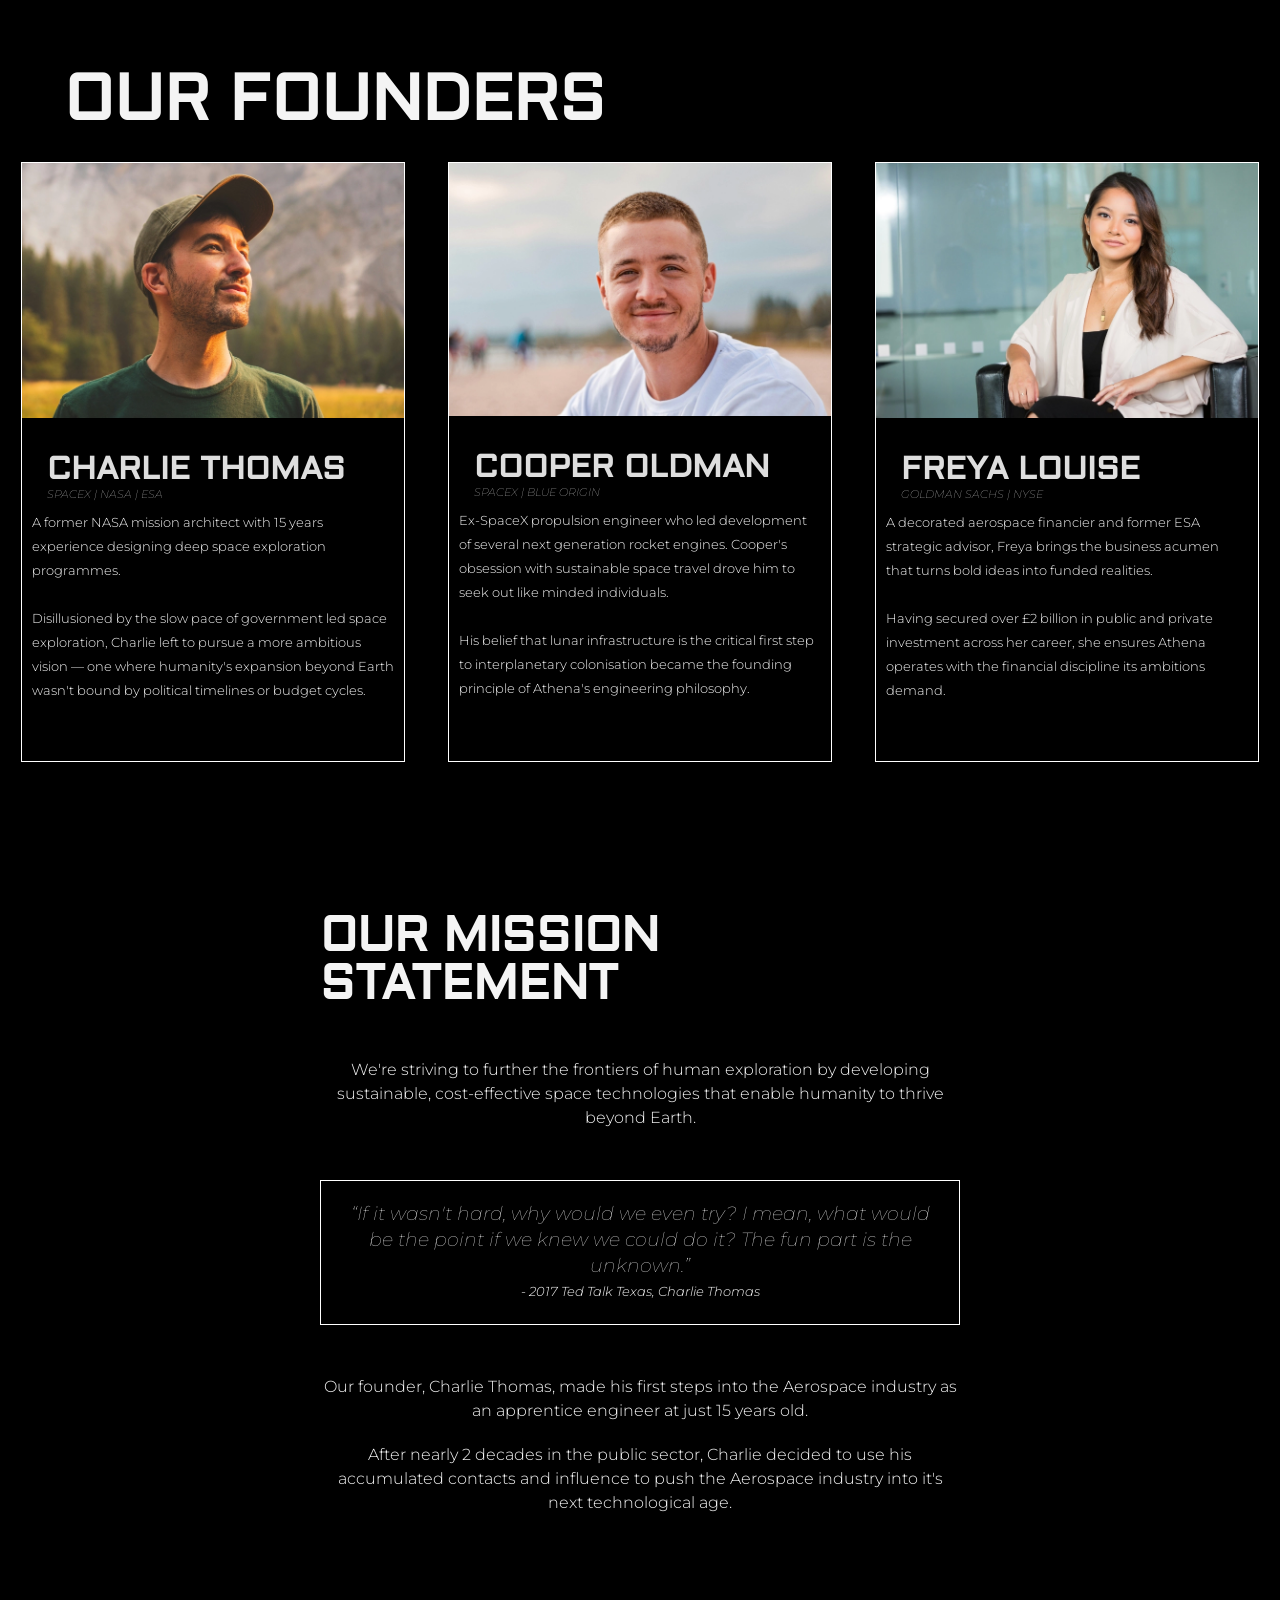
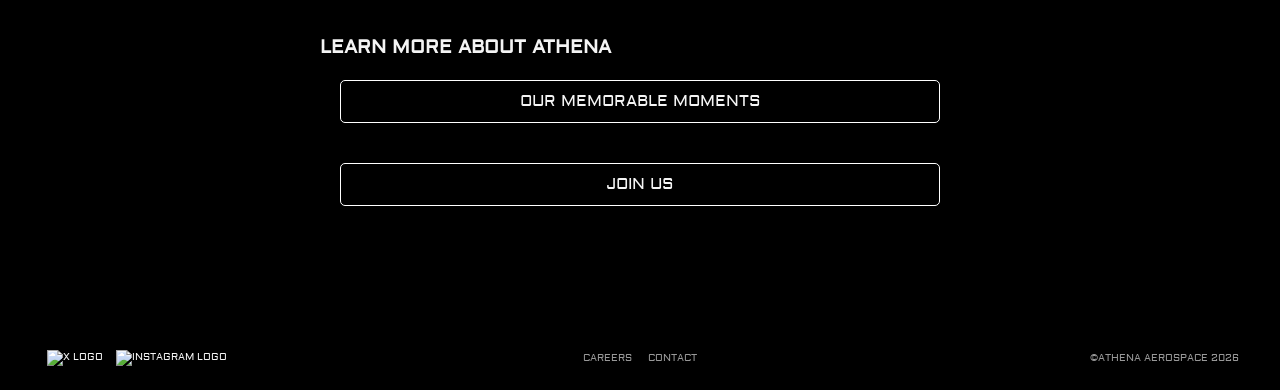
==== commit 2e9a1e6f: "Refactor - Added HTML validator images and fixed identified errors." ====
--- a/about.html
+++ b/about.html
@@ -41,7 +41,7 @@
       </ul>
 
     </div>
-    <div id="mobile-nav-toggle" aria-label="Toggle Navigation Menu">
+    <div id="mobile-nav-toggle" role="button" aria-label="Toggle Navigation Menu">
       <i class="fa-solid fa-bars"></i>
     </div>
   </nav>
@@ -51,7 +51,7 @@
       <div id="header-title">
         <h3>We are</h3>
         <h1>Athena</h1>
-        <h3 id="aerospace-h"><span>Aerospac</span>e</h3>
+        <h2 id="aerospace-h"><span>Aerospac</span>e</h2>
       </div>
     </header>
 
@@ -117,7 +117,7 @@
 
           </p>
         </div>
-        <div id="blip-three" class="timeline-container">
+        <div id="blip-four" class="timeline-container">
           <div class="blip left-blip">
             <p>Oct</p>
           </div>
@@ -143,7 +143,7 @@
           alt="Portrait of Charlie Thomas">
         <div class="card-body">
           <h2>Charlie Thomas</h2>
-          <h6>SpaceX | NASA | ESA</h6>
+          <h3>SpaceX | NASA | ESA</h3>
           <p class="card-text">
             A former NASA mission architect with 15 years experience designing deep space exploration
             programmes.<br><br>
@@ -157,7 +157,7 @@
           alt="Portrait of Cooper Oldman">
         <div class="card-body">
           <h2>Cooper Oldman</h2>
-          <h6>SpaceX | Blue Origin</h6>
+          <h3>SpaceX | Blue Origin</h3>
           <p class="card-text">Ex-SpaceX propulsion engineer who led development of several next generation rocket
             engines. Cooper's obsession with sustainable space travel drove him to seek out like minded
             individuals.<br><br> His
@@ -170,7 +170,7 @@
           alt="Portrait of Freya Louise">
         <div class="card-body">
           <h2>Freya Louise</h2>
-          <h6>Goldman Sachs | New York Stock Exchange</h6>
+          <h3>Goldman Sachs | NYSE</h3>
           <p class="card-text">A decorated aerospace financier and former ESA strategic advisor, Freya brings the
             business acumen that turns bold ideas into funded realities. <br><br>Having secured over £2 billion in
             public and
@@ -180,7 +180,8 @@
       </div>
 
     </section>
-    <section id="about-intro">
+    <section id="mission-blurb-container">
+      <h2 class="hidden">Athena Aerospace Mission statement and background</h2>
       <article id="mission">
         <h2>Our Mission Statement</h2>
         <p>
@@ -194,7 +195,7 @@
             fun part is the unknown.</q><br> <span id="founder-quote-citation">- 2017 Ted Talk Texas, Charlie
             Thomas</span>
         </p>
-
+        <p>
         Our founder,
         Charlie Thomas, made his first steps into the Aerospace industry
         as an apprentice engineer at just 15 years old.
--- a/assets/css/about.css
+++ b/assets/css/about.css
@@ -15,10 +15,12 @@
   align-items: end;
 }
 
-.card h6 {
+.card h3 {
   margin-left: 25px;
   font-weight: 100;
   font-style: italic;
+  font-size: .7rem;
+  font-family: "Montserrat", "Verdana", sans-serif;
 }
 
 #header-title {
@@ -299,7 +301,7 @@
 /* =====================
    MISSION
 ===================== */
-#about-intro {
+#mission-blurb-container {
   background-color: black;
   z-index: 5;
   position: relative;
